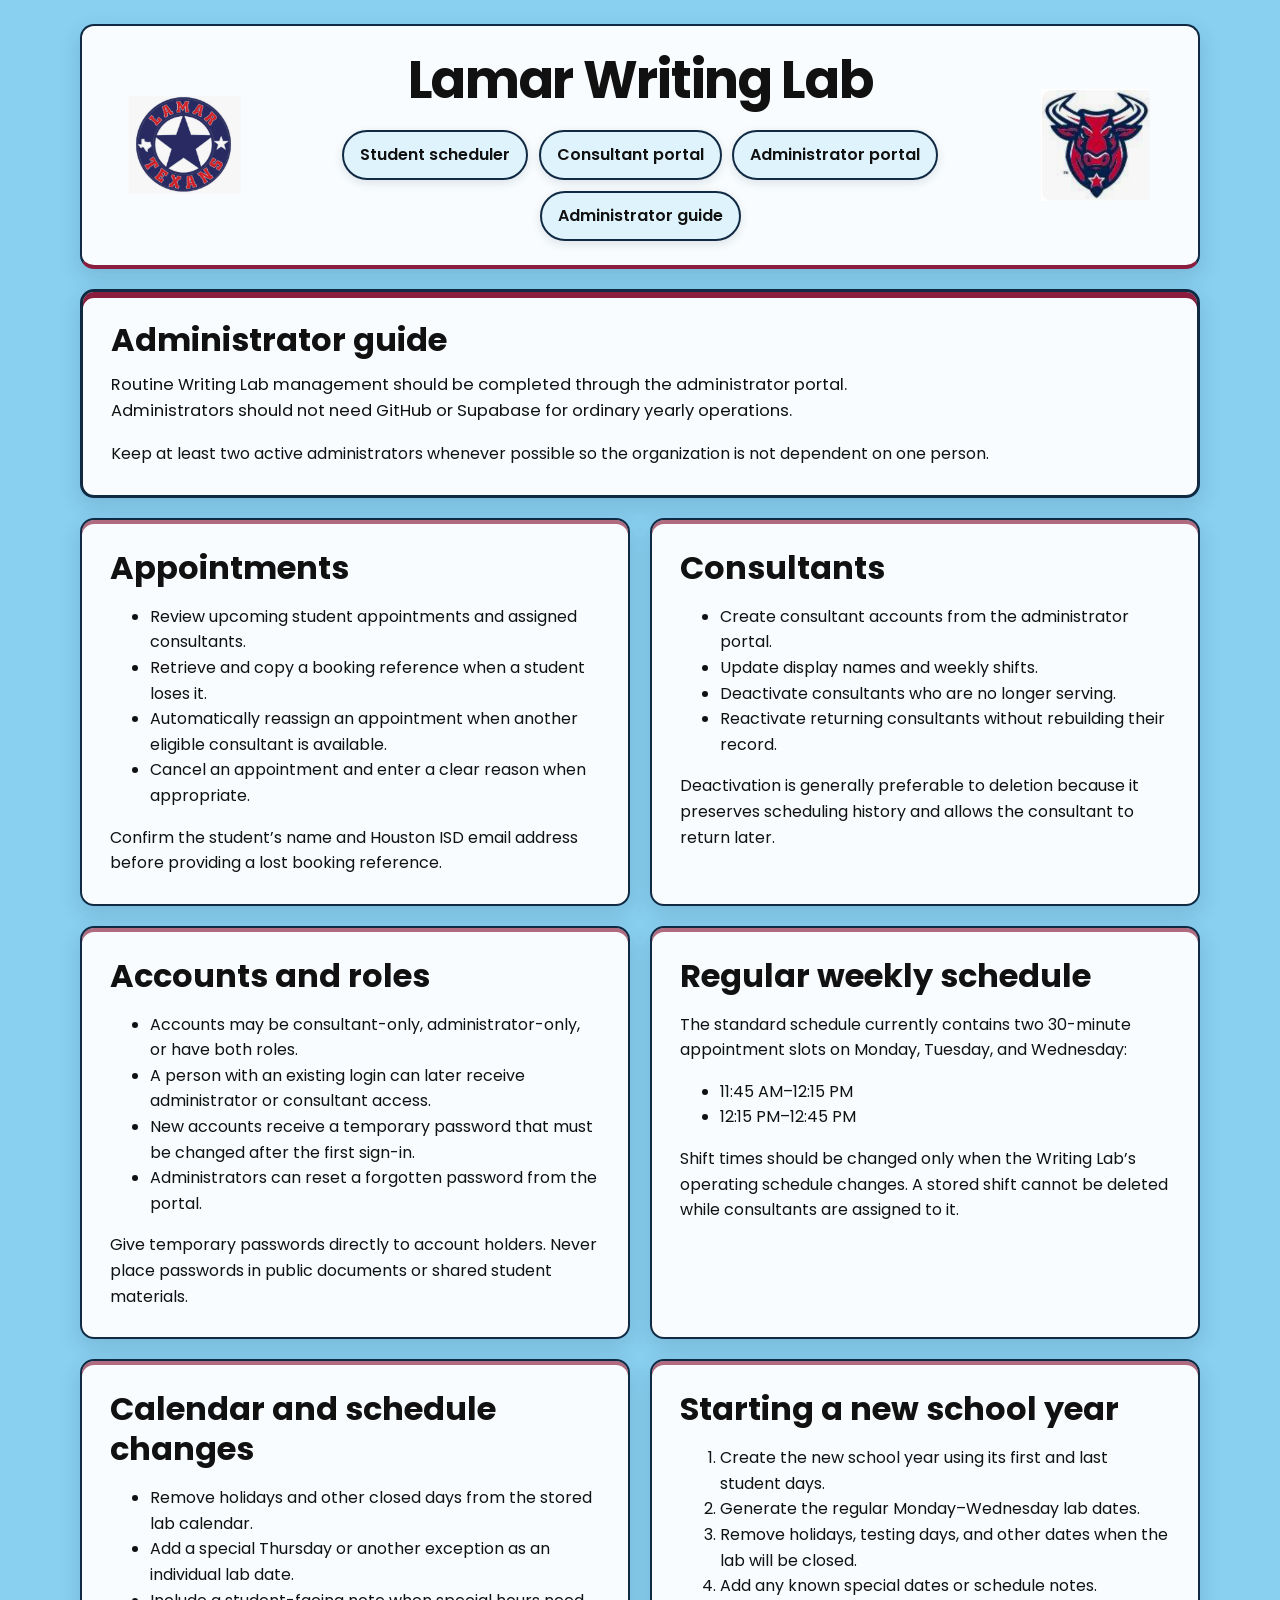
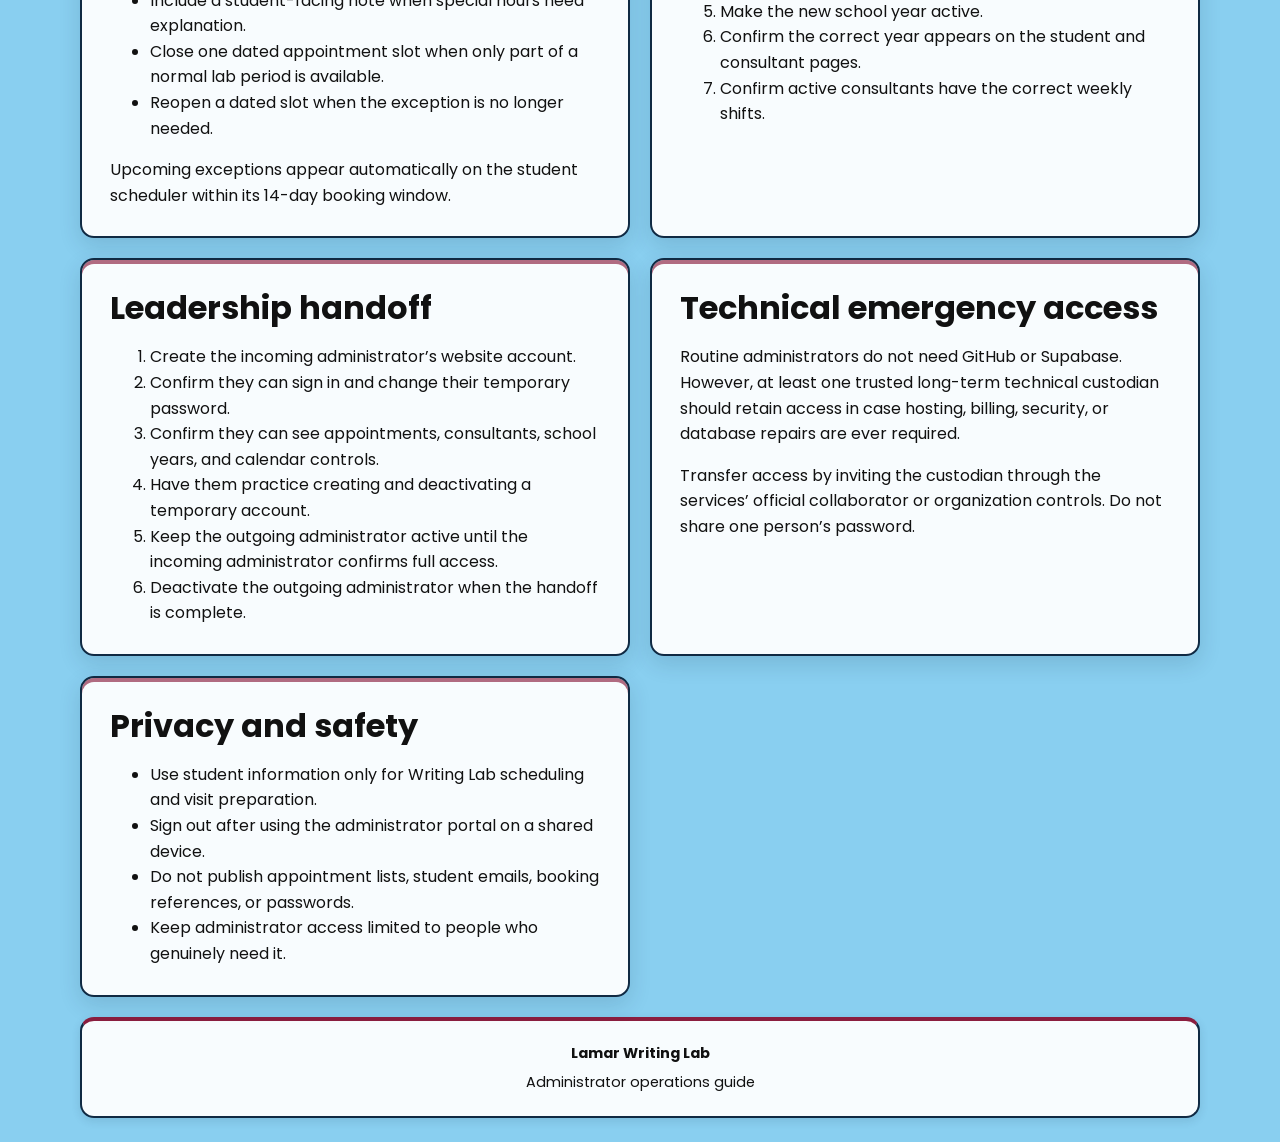
==== admin-guide.html @ f4617f94 "Create admin-guide.html" ====
<!DOCTYPE html>
<html lang="en">
<head>
  <meta charset="UTF-8">

  <meta
    name="viewport"
    content="width=device-width, initial-scale=1.0"
  >

  <title>Lamar Writing Lab Administrator Guide</title>

  <link rel="icon" href="data:,">

  <link
    rel="preconnect"
    href="https://fonts.googleapis.com"
  >

  <link
    rel="preconnect"
    href="https://fonts.gstatic.com"
    crossorigin
  >

  <link
    href="https://fonts.googleapis.com/css2?family=Poppins:wght@400;500;600;700&display=swap"
    rel="stylesheet"
  >

  <link rel="stylesheet" href="styles.css">
  <link rel="stylesheet" href="branding.css">
  <link rel="stylesheet" href="staff.css">
</head>

<body class="staff-page">
  <header class="site-header">
    <h1>Lamar Writing Lab</h1>

<nav aria-label="Writing Lab navigation">
  <a href="index.html">
    Student scheduler
  </a>

  <a href="consultant.html">
    Consultant portal
  </a>

  <a href="#admin-content">
    Administrator portal
  </a>

  <a href="admin-guide.html">
    Administrator guide
  </a>
</nav>
  </header>

  <main
    id="guide"
    class="page-grid"
  >
    <section class="card primary-card">
      <h2>Administrator guide</h2>

      <p class="section-introduction">
        Routine Writing Lab management should be completed through
        the administrator portal. Administrators should not need
        GitHub or Supabase for ordinary yearly operations.
      </p>

      <p>
        Keep at least two active administrators whenever possible
        so the organization is not dependent on one person.
      </p>
    </section>

    <section class="card">
      <h2>Appointments</h2>

      <ul>
        <li>
          Review upcoming student appointments and assigned
          consultants.
        </li>

        <li>
          Retrieve and copy a booking reference when a student
          loses it.
        </li>

        <li>
          Automatically reassign an appointment when another
          eligible consultant is available.
        </li>

        <li>
          Cancel an appointment and enter a clear reason when
          appropriate.
        </li>
      </ul>

      <p>
        Confirm the student’s name and Houston ISD email address
        before providing a lost booking reference.
      </p>
    </section>

    <section class="card">
      <h2>Consultants</h2>

      <ul>
        <li>
          Create consultant accounts from the administrator
          portal.
        </li>

        <li>
          Update display names and weekly shifts.
        </li>

        <li>
          Deactivate consultants who are no longer serving.
        </li>

        <li>
          Reactivate returning consultants without rebuilding
          their record.
        </li>
      </ul>

      <p>
        Deactivation is generally preferable to deletion because
        it preserves scheduling history and allows the consultant
        to return later.
      </p>
    </section>

    <section class="card">
      <h2>Accounts and roles</h2>

      <ul>
        <li>
          Accounts may be consultant-only, administrator-only, or
          have both roles.
        </li>

        <li>
          A person with an existing login can later receive
          administrator or consultant access.
        </li>

        <li>
          New accounts receive a temporary password that must be
          changed after the first sign-in.
        </li>

        <li>
          Administrators can reset a forgotten password from the
          portal.
        </li>
      </ul>

      <p>
        Give temporary passwords directly to account holders.
        Never place passwords in public documents or shared
        student materials.
      </p>
    </section>

    <section class="card">
      <h2>Regular weekly schedule</h2>

      <p>
        The standard schedule currently contains two 30-minute
        appointment slots on Monday, Tuesday, and Wednesday:
      </p>

      <ul>
        <li>11:45 AM–12:15 PM</li>
        <li>12:15 PM–12:45 PM</li>
      </ul>

      <p>
        Shift times should be changed only when the Writing Lab’s
        operating schedule changes. A stored shift cannot be
        deleted while consultants are assigned to it.
      </p>
    </section>

    <section class="card">
      <h2>Calendar and schedule changes</h2>

      <ul>
        <li>
          Remove holidays and other closed days from the stored
          lab calendar.
        </li>

        <li>
          Add a special Thursday or another exception as an
          individual lab date.
        </li>

        <li>
          Include a student-facing note when special hours need
          explanation.
        </li>

        <li>
          Close one dated appointment slot when only part of a
          normal lab period is available.
        </li>

        <li>
          Reopen a dated slot when the exception is no longer
          needed.
        </li>
      </ul>

      <p>
        Upcoming exceptions appear automatically on the student
        scheduler within its 14-day booking window.
      </p>
    </section>

    <section class="card">
      <h2>Starting a new school year</h2>

      <ol>
        <li>
          Create the new school year using its first and last
          student days.
        </li>

        <li>
          Generate the regular Monday–Wednesday lab dates.
        </li>

        <li>
          Remove holidays, testing days, and other dates when the
          lab will be closed.
        </li>

        <li>
          Add any known special dates or schedule notes.
        </li>

        <li>
          Make the new school year active.
        </li>

        <li>
          Confirm the correct year appears on the student and
          consultant pages.
        </li>

        <li>
          Confirm active consultants have the correct weekly
          shifts.
        </li>
      </ol>
    </section>

    <section class="card">
      <h2>Leadership handoff</h2>

      <ol>
        <li>
          Create the incoming administrator’s website account.
        </li>

        <li>
          Confirm they can sign in and change their temporary
          password.
        </li>

        <li>
          Confirm they can see appointments, consultants, school
          years, and calendar controls.
        </li>

        <li>
          Have them practice creating and deactivating a temporary
          account.
        </li>

        <li>
          Keep the outgoing administrator active until the
          incoming administrator confirms full access.
        </li>

        <li>
          Deactivate the outgoing administrator when the handoff
          is complete.
        </li>
      </ol>
    </section>

    <section class="card">
      <h2>Technical emergency access</h2>

      <p>
        Routine administrators do not need GitHub or Supabase.
        However, at least one trusted long-term technical
        custodian should retain access in case hosting, billing,
        security, or database repairs are ever required.
      </p>

      <p>
        Transfer access by inviting the custodian through the
        services’ official collaborator or organization controls.
        Do not share one person’s password.
      </p>
    </section>

    <section class="card">
      <h2>Privacy and safety</h2>

      <ul>
        <li>
          Use student information only for Writing Lab scheduling
          and visit preparation.
        </li>

        <li>
          Sign out after using the administrator portal on a
          shared device.
        </li>

        <li>
          Do not publish appointment lists, student emails,
          booking references, or passwords.
        </li>

        <li>
          Keep administrator access limited to people who
          genuinely need it.
        </li>
      </ul>
    </section>
  </main>

  <footer class="site-footer">
    <p>
      <strong>Lamar Writing Lab</strong>
    </p>

    <p>
      Administrator operations guide
    </p>
  </footer>
</body>
</html>
---- styles.css ----
:root {
  --background-blue: #89cff0;
  --navy: #102a43;
  --black: #111111;
  --white: #ffffff;
  --card-background: rgba(255, 255, 255, 0.94);
  --soft-blue: #dff3fc;
  --lighter-blue: #eef9fe;
  --border-color: #102a43;
  --error-border: #9b1c1c;
  --success-border: #26734d;
  --shadow: 0 8px 22px rgba(16, 42, 67, 0.14);
  --small-shadow: 0 3px 10px rgba(16, 42, 67, 0.12);
  --corner-radius: 14px;
  --content-width: 1120px;
}

* {
  box-sizing: border-box;
}

html {
  scroll-behavior: smooth;
}

body {
  margin: 0;
  min-width: 280px;
  background: var(--background-blue);
  color: var(--black);
  font-family:
    "Poppins",
    "Montserrat",
    Arial,
    sans-serif;
  font-size: 1rem;
  line-height: 1.6;
}

[hidden] {
  display: none !important;
}

a {
  color: var(--black);
  font-weight: 600;
  text-decoration-color: var(--navy);
  text-decoration-thickness: 2px;
  text-underline-offset: 0.2em;
}

a:hover {
  text-decoration-thickness: 3px;
}

a:focus-visible,
button:focus-visible,
input:focus-visible,
select:focus-visible,
summary:focus-visible {
  outline: 3px solid var(--navy);
  outline-offset: 3px;
}

.site-header {
  width: min(
    calc(100% - 2rem),
    var(--content-width)
  );
  margin: 1.5rem auto 0;
  padding: 1.5rem;
  background: var(--card-background);
  border: 2px solid var(--border-color);
  border-radius: var(--corner-radius);
  box-shadow: var(--shadow);
  text-align: center;
}

.site-header h1 {
  margin: 0;
  color: var(--black);
  font-size: clamp(2rem, 5vw, 3.25rem);
  font-weight: 700;
  line-height: 1.15;
  letter-spacing: -0.025em;
}

.site-header nav {
  display: flex;
  flex-wrap: wrap;
  justify-content: center;
  gap: 0.65rem;
  margin-top: 1.25rem;
}

.site-header nav a {
  display: inline-block;
  padding: 0.65rem 1rem;
  background: var(--soft-blue);
  border: 2px solid var(--navy);
  border-radius: 999px;
  color: var(--black);
  text-decoration: none;
  box-shadow: var(--small-shadow);
}

.site-header nav a:hover {
  background: var(--white);
}

.page-grid {
  display: grid;
  grid-template-columns:
    repeat(2, minmax(0, 1fr));
  gap: 1.25rem;
  width: min(
    calc(100% - 2rem),
    var(--content-width)
  );
  margin: 1.25rem auto;
}

.card {
  min-width: 0;
  padding: clamp(1.15rem, 3vw, 1.75rem);
  background: var(--card-background);
  border: 2px solid var(--border-color);
  border-radius: var(--corner-radius);
  box-shadow: var(--shadow);
}

.primary-card {
  grid-column: 1 / -1;
  border-width: 3px;
}

#booking-section,
.confirmation-card,
.page-message {
  grid-column: 1 / -1;
}

.card > :first-child {
  margin-top: 0;
}

.card > :last-child {
  margin-bottom: 0;
}

h1,
h2,
h3,
h4 {
  color: var(--black);
  font-family:
    "Poppins",
    "Montserrat",
    Arial,
    sans-serif;
  line-height: 1.25;
}

h2 {
  margin-bottom: 0.75rem;
  font-size: clamp(1.45rem, 3vw, 2rem);
  font-weight: 700;
}

h3 {
  margin-top: 1.4rem;
  margin-bottom: 0.6rem;
  font-size: 1.2rem;
  font-weight: 600;
}

h4 {
  font-size: 1.05rem;
  font-weight: 600;
}

.section-introduction {
  max-width: 72ch;
  margin-top: 0;
  font-size: 1.03rem;
}

form {
  width: 100%;
}

form p {
  margin: 1rem 0;
}

label {
  display: block;
  margin-bottom: 0.35rem;
  color: var(--black);
  font-weight: 600;
}

input,
select,
textarea {
  width: 100%;
  max-width: 34rem;
  min-height: 2.8rem;
  padding: 0.65rem 0.75rem;
  background: var(--white);
  border: 2px solid var(--navy);
  border-radius: 8px;
  color: var(--black);
  font: inherit;
}

input::placeholder,
textarea::placeholder {
  color: #444444;
  opacity: 1;
}

input:disabled,
select:disabled,
textarea:disabled {
  background: #e7e7e7;
  cursor: not-allowed;
  opacity: 1;
}

.form-help {
  max-width: 65ch;
  padding: 0.8rem 1rem;
  background: var(--lighter-blue);
  border-left: 5px solid var(--navy);
  border-radius: 6px;
}

button,
.staff-links a {
  display: inline-block;
  min-height: 2.75rem;
  margin: 0.25rem 0;
  padding: 0.65rem 1rem;
  background: var(--soft-blue);
  border: 2px solid var(--navy);
  border-radius: 8px;
  color: var(--black);
  font: inherit;
  font-weight: 600;
  line-height: 1.35;
  text-align: center;
  text-decoration: none;
  cursor: pointer;
  box-shadow: var(--small-shadow);
}

button:hover,
.staff-links a:hover {
  background: var(--white);
}

button:active,
.staff-links a:active {
  transform: translateY(1px);
  box-shadow: none;
}

button:disabled {
  background: #e2e2e2;
  border-color: #555555;
  color: #333333;
  cursor: not-allowed;
  box-shadow: none;
}

#slot-options {
  display: grid;
  grid-template-columns:
    repeat(auto-fit, minmax(220px, 1fr));
  gap: 0.8rem;
  margin-top: 1.25rem;
}

#slot-options button {
  width: 100%;
  min-height: 3.25rem;
}

.appointment-result {
  margin-top: 1.25rem;
  padding: 1rem;
  background: var(--lighter-blue);
  border: 2px solid var(--navy);
  border-radius: 10px;
}

.confirmation-card {
  border-color: var(--success-border);
  border-width: 3px;
}

.notice-card {
  background: #fff8d8;
  border-color: var(--navy);
}

.staff-card {
  background: var(--lighter-blue);
}

.staff-links {
  display: flex;
  flex-wrap: wrap;
  gap: 0.75rem;
}

.page-message,
[role="status"],
[role="alert"] {
  overflow-wrap: anywhere;
}

.page-message:not(:empty),
.card [role="status"]:not(:empty),
.card [role="alert"]:not(:empty) {
  margin-top: 1rem;
  padding: 0.75rem 1rem;
  background: var(--white);
  border-left: 5px solid var(--navy);
  border-radius: 6px;
}

.card [role="alert"]:not(:empty) {
  border-left-color: var(--error-border);
}

details {
  margin: 0.8rem 0;
  padding: 0.75rem;
  background: var(--lighter-blue);
  border: 1px solid var(--navy);
  border-radius: 8px;
}

summary {
  color: var(--black);
  font-weight: 600;
  cursor: pointer;
}

hr {
  margin: 1.5rem 0;
  border: 0;
  border-top: 2px solid var(--navy);
}

.site-footer {
  width: min(
    calc(100% - 2rem),
    var(--content-width)
  );
  margin: 0 auto 1.5rem;
  padding: 1rem 1.25rem;
  background: var(--card-background);
  border: 2px solid var(--navy);
  border-radius: var(--corner-radius);
  box-shadow: var(--small-shadow);
  text-align: center;
  font-size: 0.9rem;
}

.site-footer p {
  margin: 0.35rem 0;
}

#book-appointment,
#manage-appointment,
#staff-access {
  scroll-margin-top: 1rem;
}

@media (max-width: 760px) {
  .site-header,
  .page-grid,
  .site-footer {
    width: min(
      calc(100% - 1rem),
      var(--content-width)
    );
  }

  .site-header {
    margin-top: 0.5rem;
    padding: 1.1rem 0.8rem;
  }

  .site-header nav {
    display: grid;
    grid-template-columns: 1fr;
  }

  .site-header nav a {
    width: 100%;
  }

  .page-grid {
    grid-template-columns: 1fr;
    gap: 0.9rem;
    margin: 0.9rem auto;
  }

  .primary-card,
  #booking-section,
  .confirmation-card,
  .page-message {
    grid-column: auto;
  }

  .card {
    padding: 1rem;
  }

  button,
  .staff-links a {
    width: 100%;
  }

  .staff-links {
    display: grid;
    grid-template-columns: 1fr;
  }

  input,
  select,
  textarea {
    max-width: none;
  }
}

@media (max-width: 400px) {
  body {
    font-size: 0.95rem;
  }

  .site-header h1 {
    font-size: 1.9rem;
  }

  .card {
    border-radius: 10px;
  }
}

@media (prefers-reduced-motion: reduce) {
  html {
    scroll-behavior: auto;
  }

  *,
  *::before,
  *::after {
    transition: none !important;
    animation: none !important;
  }
}
.student-booking-reference {
  display: grid;
  gap: 0.75rem;
  margin: 1.25rem 0;
  padding: 1rem;
  background: var(--white);
  border: 3px solid var(--navy);
  border-radius: 10px;
}

.student-booking-reference strong {
  font-size: 1.1rem;
}

.student-booking-reference code {
  display: block;
  padding: 0.85rem;
  background: var(--soft-blue);
  border: 2px solid var(--navy);
  border-radius: 7px;
  color: var(--black);
  font-family:
    ui-monospace,
    SFMono-Regular,
    Menlo,
    Consolas,
    monospace;
  font-size: clamp(
    1rem,
    3vw,
    1.25rem
  );
  font-weight: 700;
  overflow-wrap: anywhere;
  user-select: all;
}

.student-booking-reference button {
  width: fit-content;
}

.booking-reference-warning {
  margin: 1.25rem 0 0;
  padding: 1rem;
  background: #fff3c4;
  border: 3px solid var(--lamar-maroon);
  border-radius: 9px;
  color: var(--black);
  font-size: clamp(
    1.15rem,
    3vw,
    1.4rem
  );
  font-weight: 700;
  line-height: 1.45;
  text-align: center;
  text-transform: uppercase;
}

@media (max-width: 520px) {
  .student-booking-reference button {
    width: 100%;
  }
}
---- branding.css ----
:root {
  --lamar-maroon: #8b1e3f;
  --lamar-maroon-soft: rgba(139, 30, 63, 0.65);
}

.site-header {
  display: grid;
  grid-template-columns:
    minmax(80px, 1fr)
    minmax(0, 720px)
    minmax(80px, 1fr);
  align-items: center;
  column-gap: 1rem;
  border-bottom:
    4px solid var(--lamar-maroon);
}

.site-header::before,
.site-header::after {
  content: "";
  display: block;
  width: clamp(76px, 9vw, 112px);
  aspect-ratio: 1;
  background-position: center;
  background-repeat: no-repeat;
  background-size: contain;
}

.site-header::before {
  grid-column: 1;
  grid-row: 1 / 3;
  justify-self: center;
  background-image:
    url("lamar-texans-logo.png");
}

.site-header::after {
  grid-column: 3;
  grid-row: 1 / 3;
  justify-self: center;
  background-image:
    url("lamar-bull-logo.png");
}

.site-header h1 {
  grid-column: 2;
  grid-row: 1;
}

.site-header nav {
  grid-column: 2;
  grid-row: 2;
}

.card {
  box-shadow:
    inset 0 4px 0
      var(--lamar-maroon-soft),
    var(--shadow);
}

.primary-card {
  box-shadow:
    inset 0 6px 0
      var(--lamar-maroon),
    var(--shadow);
}

.site-footer {
  border-top:
    4px solid var(--lamar-maroon);
}

.site-header nav a:hover,
button:hover,
.staff-links a:hover {
  border-color: var(--lamar-maroon);
}

a {
  text-decoration-color:
    var(--lamar-maroon);
}

.confirmation-card {
  box-shadow:
    inset 0 4px 0
      var(--lamar-maroon-soft),
    var(--shadow);
}

.notice-card {
  box-shadow:
    inset 0 4px 0
      var(--lamar-maroon),
    var(--shadow);
}

@media (max-width: 760px) {
  .site-header {
    grid-template-columns:
      62px minmax(0, 1fr) 62px;
    column-gap: 0.55rem;
  }

  .site-header::before,
  .site-header::after {
    width: 58px;
  }
}

@media (max-width: 520px) {
  .site-header {
    grid-template-columns:
      44px minmax(0, 1fr) 44px;
    column-gap: 0.35rem;
  }

  .site-header::before,
  .site-header::after {
    width: 42px;
  }

  .site-header h1 {
    font-size: clamp(
      1.55rem,
      8vw,
      2.15rem
    );
  }
}
---- staff.css ----
.staff-page .login-card {
  grid-column: 1 / -1;
  width: min(100%, 680px);
  justify-self: center;
}

.consultant-dashboard {
  display: grid;
  grid-column: 1 / -1;
  grid-template-columns:
    repeat(2, minmax(0, 1fr));
  gap: 1.25rem;
}

.consultant-dashboard .availability-card {
  grid-column: 1 / -1;
}

.consultant-dashboard .account-card {
  align-self: start;
}

.signed-in-summary {
  padding: 0.8rem 1rem;
  background: var(--lighter-blue);
  border-left:
    5px solid var(--lamar-maroon);
  border-radius: 6px;
  font-weight: 600;
}

fieldset {
  margin: 1.25rem 0;
  padding: 1rem;
  background: var(--lighter-blue);
  border: 2px solid var(--navy);
  border-radius: 10px;
}

legend {
  padding: 0 0.5rem;
  color: var(--black);
  font-weight: 600;
}

#shift-options {
  display: grid;
  grid-template-columns:
    repeat(auto-fit, minmax(220px, 1fr));
  gap: 0.75rem;
}

#shift-options label {
  display: flex;
  align-items: flex-start;
  gap: 0.6rem;
  min-height: 3rem;
  margin: 0;
  padding: 0.7rem;
  background: var(--white);
  border: 1px solid var(--navy);
  border-radius: 8px;
  cursor: pointer;
}

#shift-options input {
  width: 1.25rem;
  min-width: 1.25rem;
  height: 1.25rem;
  min-height: 0;
  margin: 0.15rem 0 0;
}

#appointment-list ul {
  margin: 1rem 0;
  padding: 0;
  list-style: none;
}

#appointment-list li {
  margin: 0.75rem 0;
  padding: 0.85rem 1rem;
  background: var(--lighter-blue);
  border-left:
    4px solid var(--lamar-maroon);
  border-radius: 6px;
}

.staff-page .page-message:not(:empty) {
  background: var(--white);
  border: 2px solid var(--navy);
  border-left:
    5px solid var(--lamar-maroon);
  border-radius: 8px;
}

@media (max-width: 760px) {
  .consultant-dashboard {
    grid-template-columns: 1fr;
    gap: 0.9rem;
  }

  .consultant-dashboard .availability-card {
    grid-column: auto;
  }

  #shift-options {
    grid-template-columns: 1fr;
  }
}
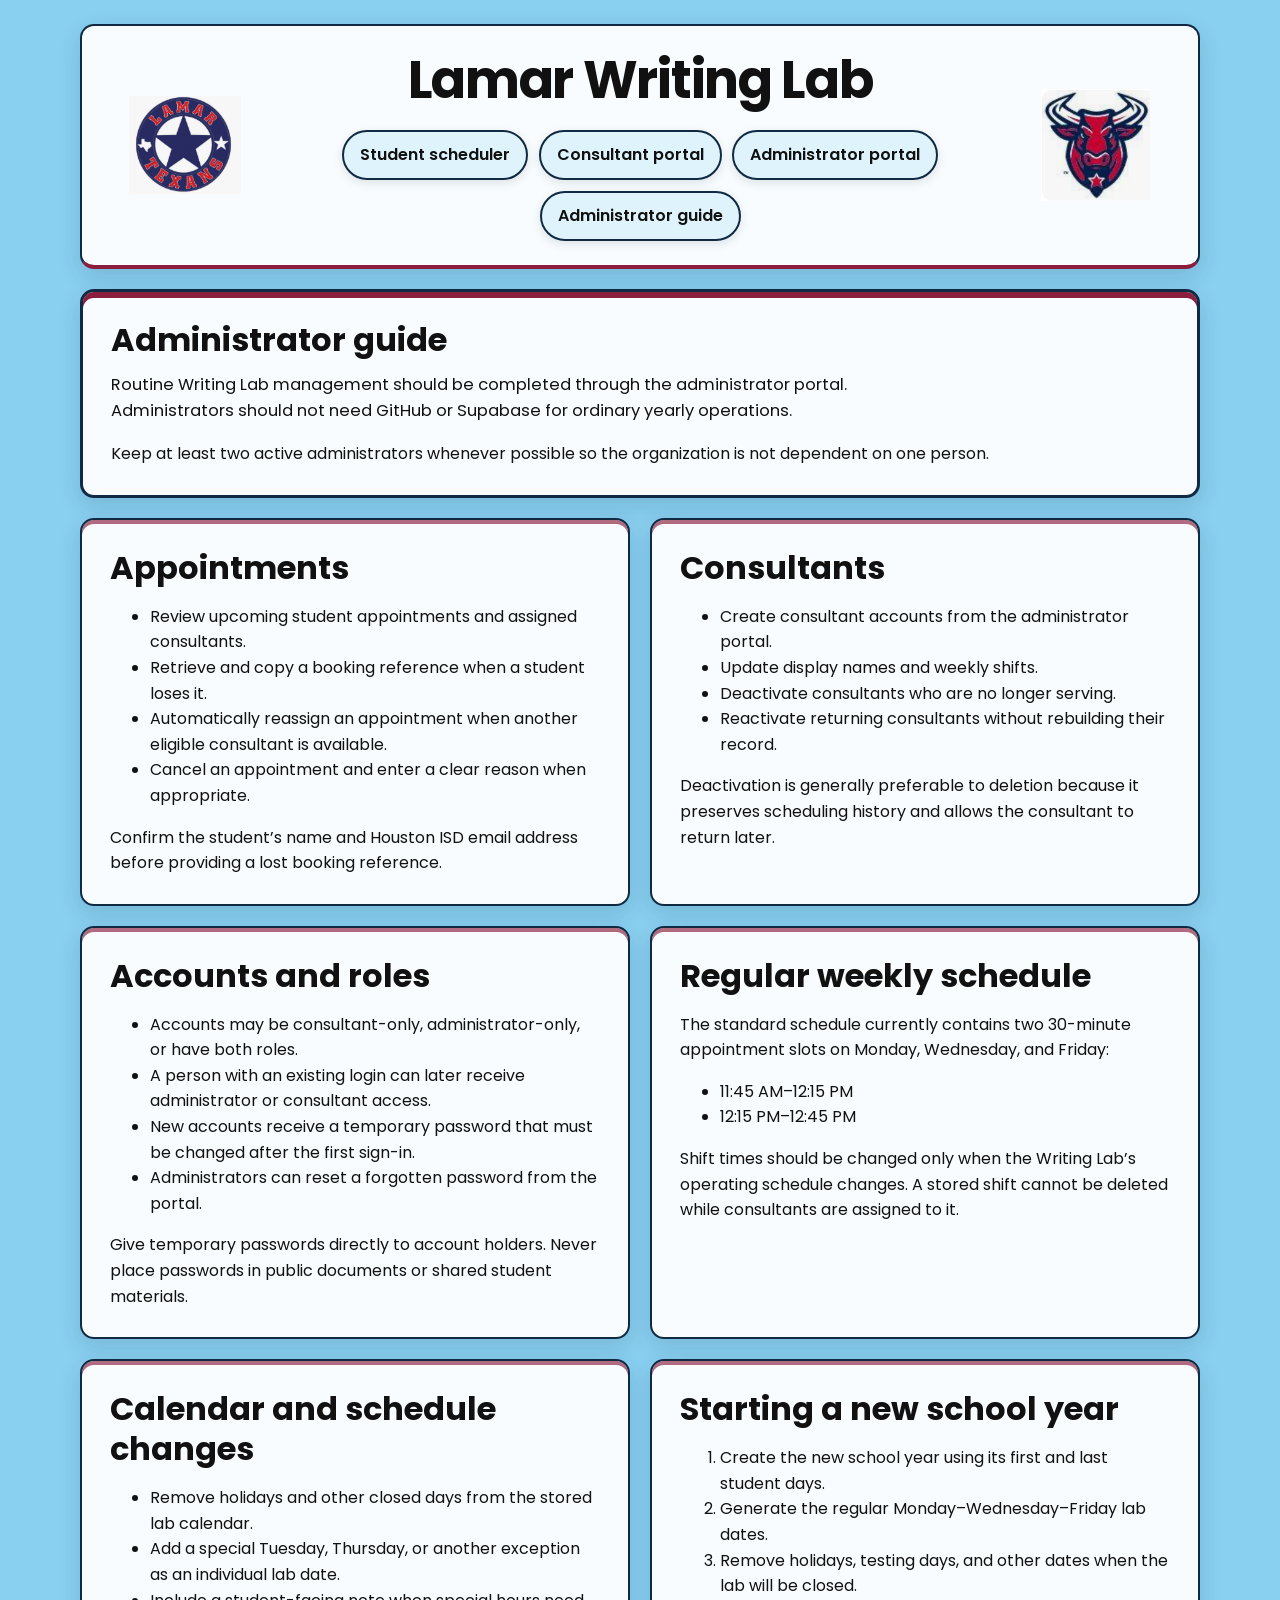
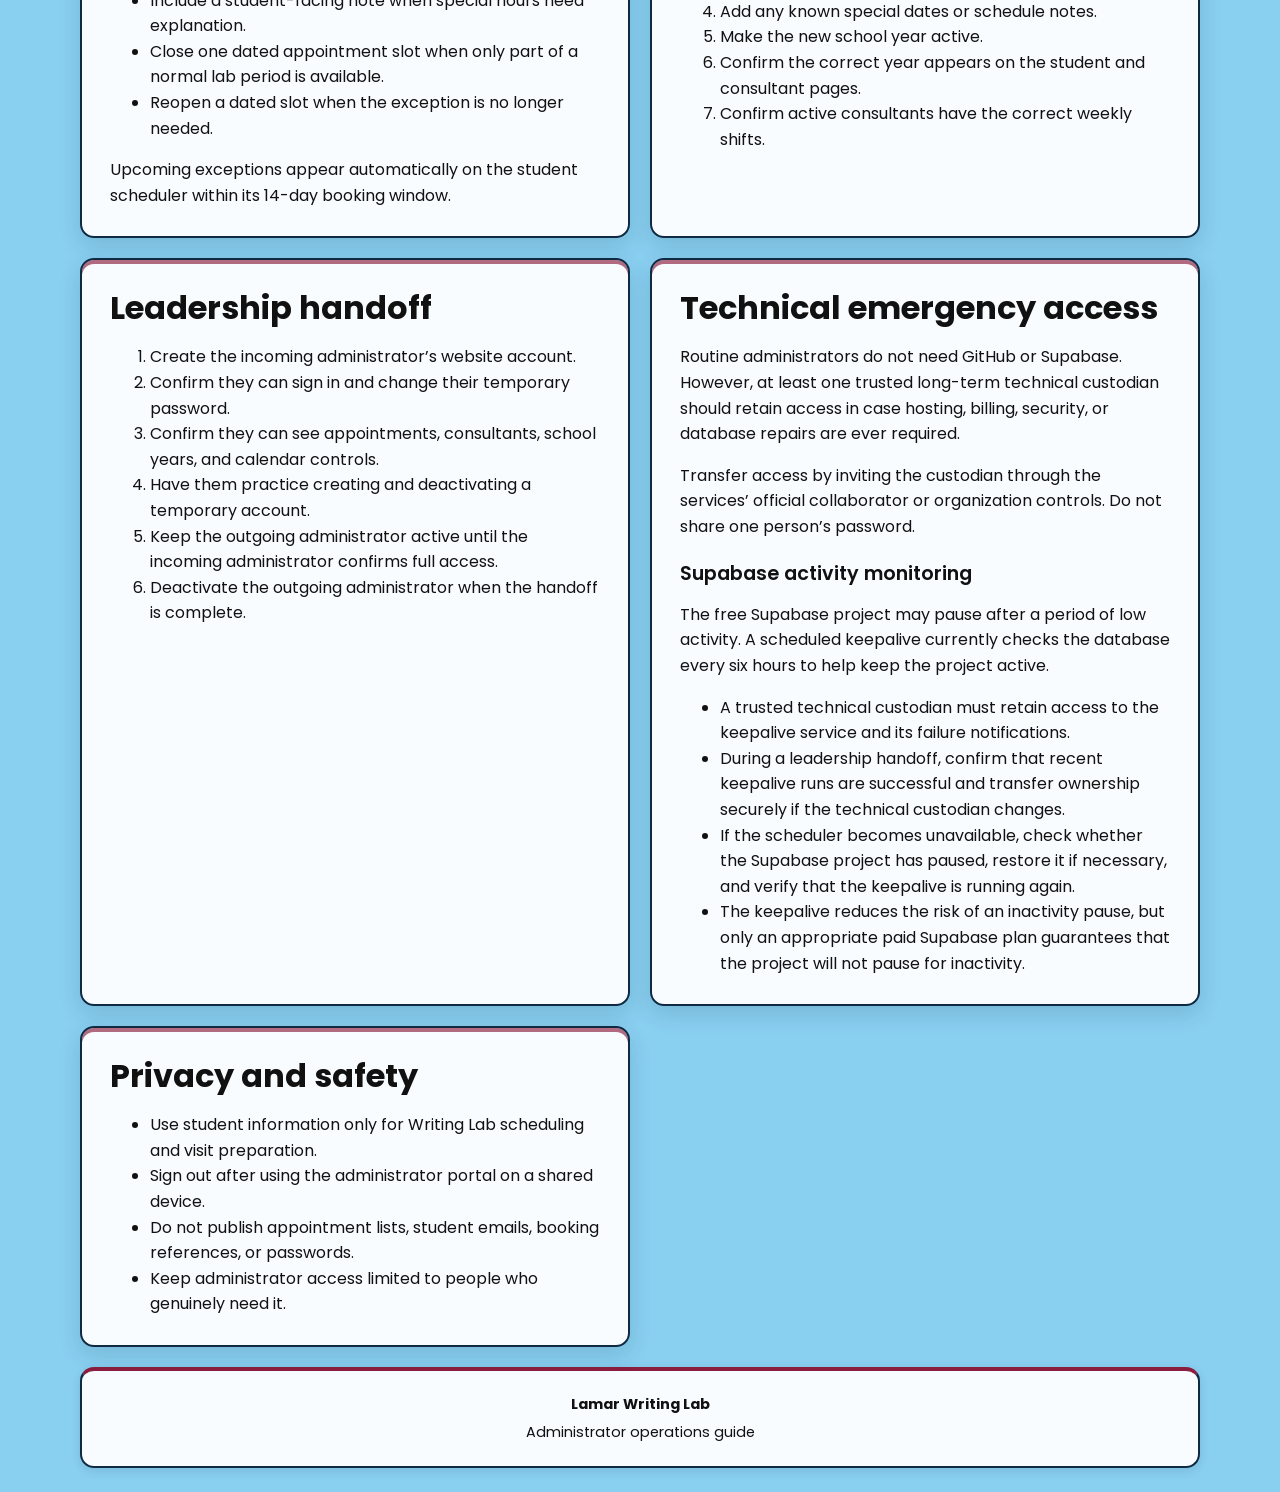
==== commit 37f6484c: "Update admin-guide.html" ====
--- a/admin-guide.html
+++ b/admin-guide.html
@@ -37,23 +37,23 @@
   <header class="site-header">
     <h1>Lamar Writing Lab</h1>
 
-<nav aria-label="Writing Lab navigation">
-  <a href="index.html">
-    Student scheduler
-  </a>
-
-  <a href="consultant.html">
-    Consultant portal
-  </a>
-
-  <a href="#admin-content">
-    Administrator portal
-  </a>
-
-  <a href="admin-guide.html">
-    Administrator guide
-  </a>
-</nav>
+    <nav aria-label="Writing Lab navigation">
+      <a href="index.html">
+        Student scheduler
+      </a>
+
+      <a href="consultant.html">
+        Consultant portal
+      </a>
+
+      <a href="admin.html">
+        Administrator portal
+      </a>
+
+      <a href="admin-guide.html">
+        Administrator guide
+      </a>
+    </nav>
   </header>
 
   <main
@@ -173,7 +173,7 @@
 
       <p>
         The standard schedule currently contains two 30-minute
-        appointment slots on Monday, Tuesday, and Wednesday:
+        appointment slots on Monday, Wednesday, and Friday:
       </p>
 
       <ul>
@@ -198,8 +198,8 @@
         </li>
 
         <li>
-          Add a special Thursday or another exception as an
-          individual lab date.
+          Add a special Tuesday, Thursday, or another exception
+          as an individual lab date.
         </li>
 
         <li>
@@ -234,7 +234,7 @@
         </li>
 
         <li>
-          Generate the regular Monday–Wednesday lab dates.
+          Generate the regular Monday–Wednesday–Friday lab dates.
         </li>
 
         <li>
@@ -312,6 +312,39 @@
         services’ official collaborator or organization controls.
         Do not share one person’s password.
       </p>
+
+      <h3>Supabase activity monitoring</h3>
+
+      <p>
+        The free Supabase project may pause after a period of low
+        activity. A scheduled keepalive currently checks the
+        database every six hours to help keep the project active.
+      </p>
+
+      <ul>
+        <li>
+          A trusted technical custodian must retain access to the
+          keepalive service and its failure notifications.
+        </li>
+
+        <li>
+          During a leadership handoff, confirm that recent
+          keepalive runs are successful and transfer ownership
+          securely if the technical custodian changes.
+        </li>
+
+        <li>
+          If the scheduler becomes unavailable, check whether the
+          Supabase project has paused, restore it if necessary,
+          and verify that the keepalive is running again.
+        </li>
+
+        <li>
+          The keepalive reduces the risk of an inactivity pause,
+          but only an appropriate paid Supabase plan guarantees
+          that the project will not pause for inactivity.
+        </li>
+      </ul>
     </section>
 
     <section class="card">
